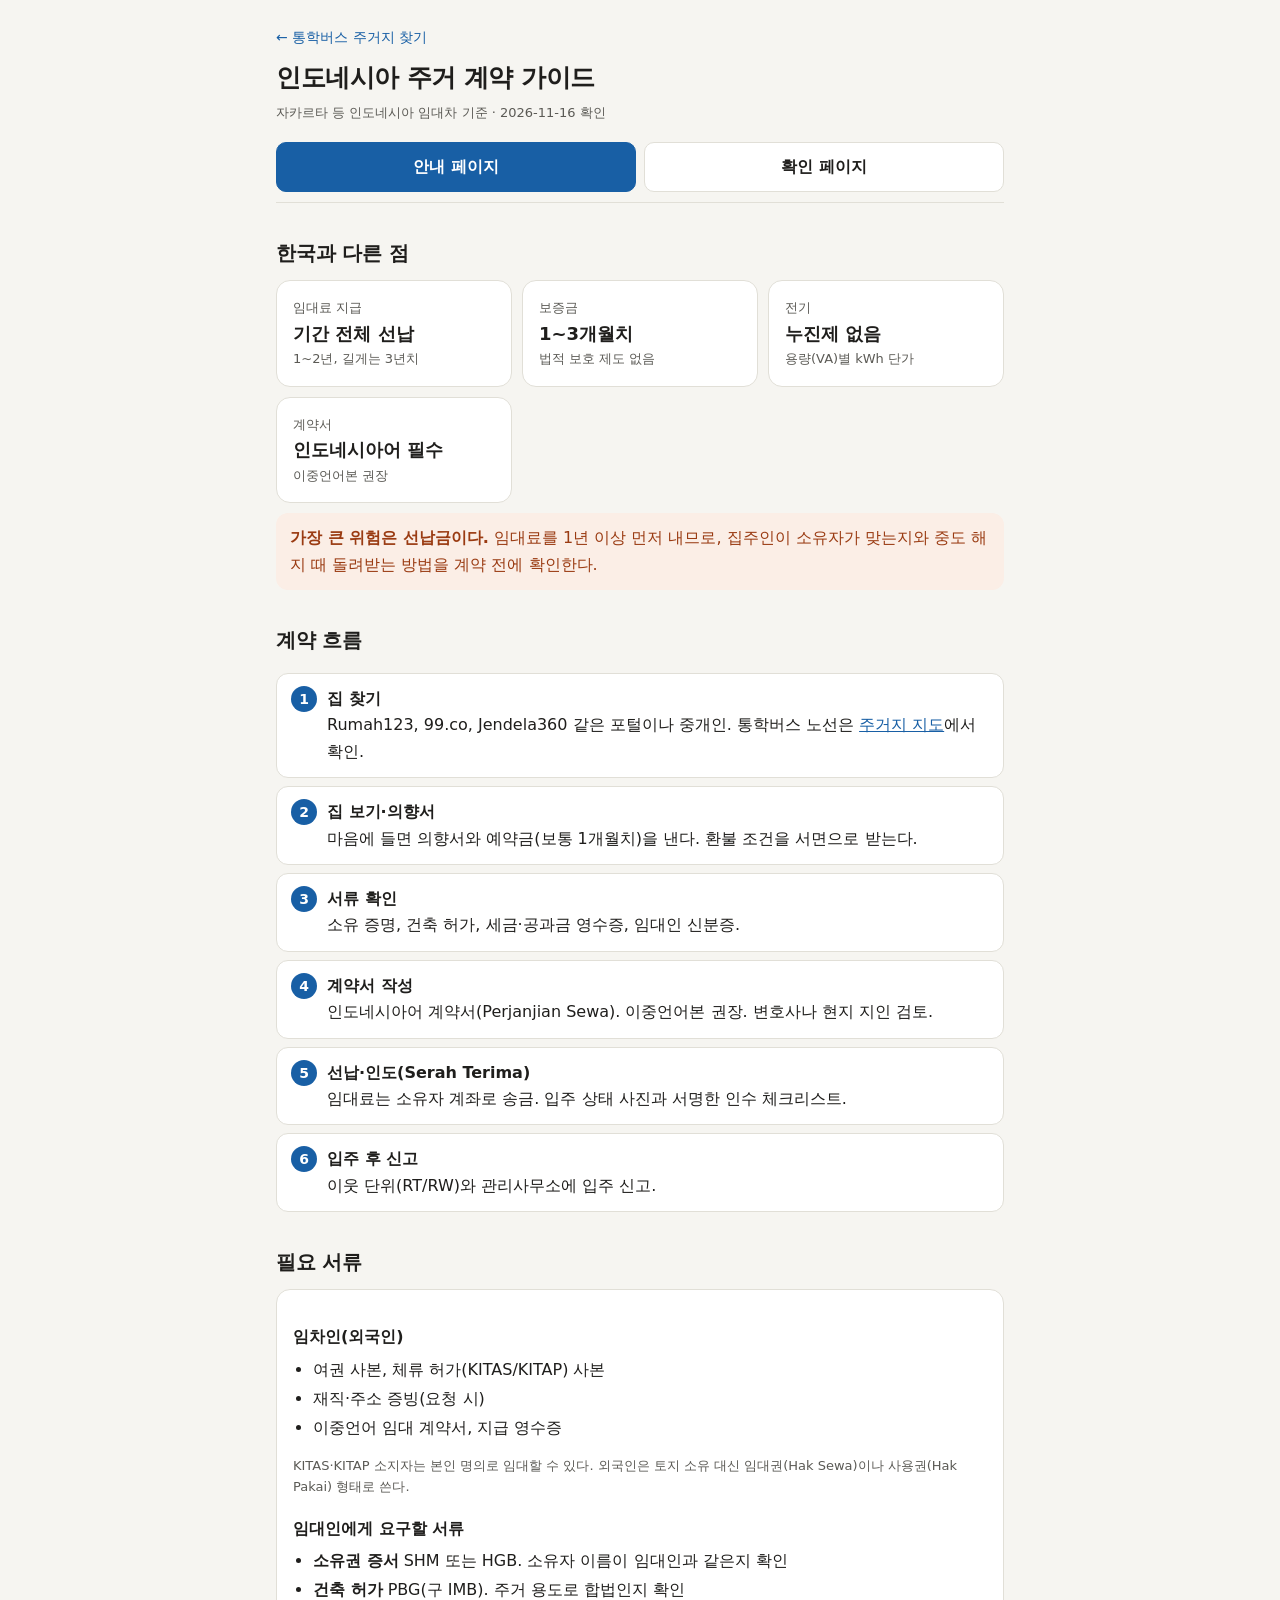
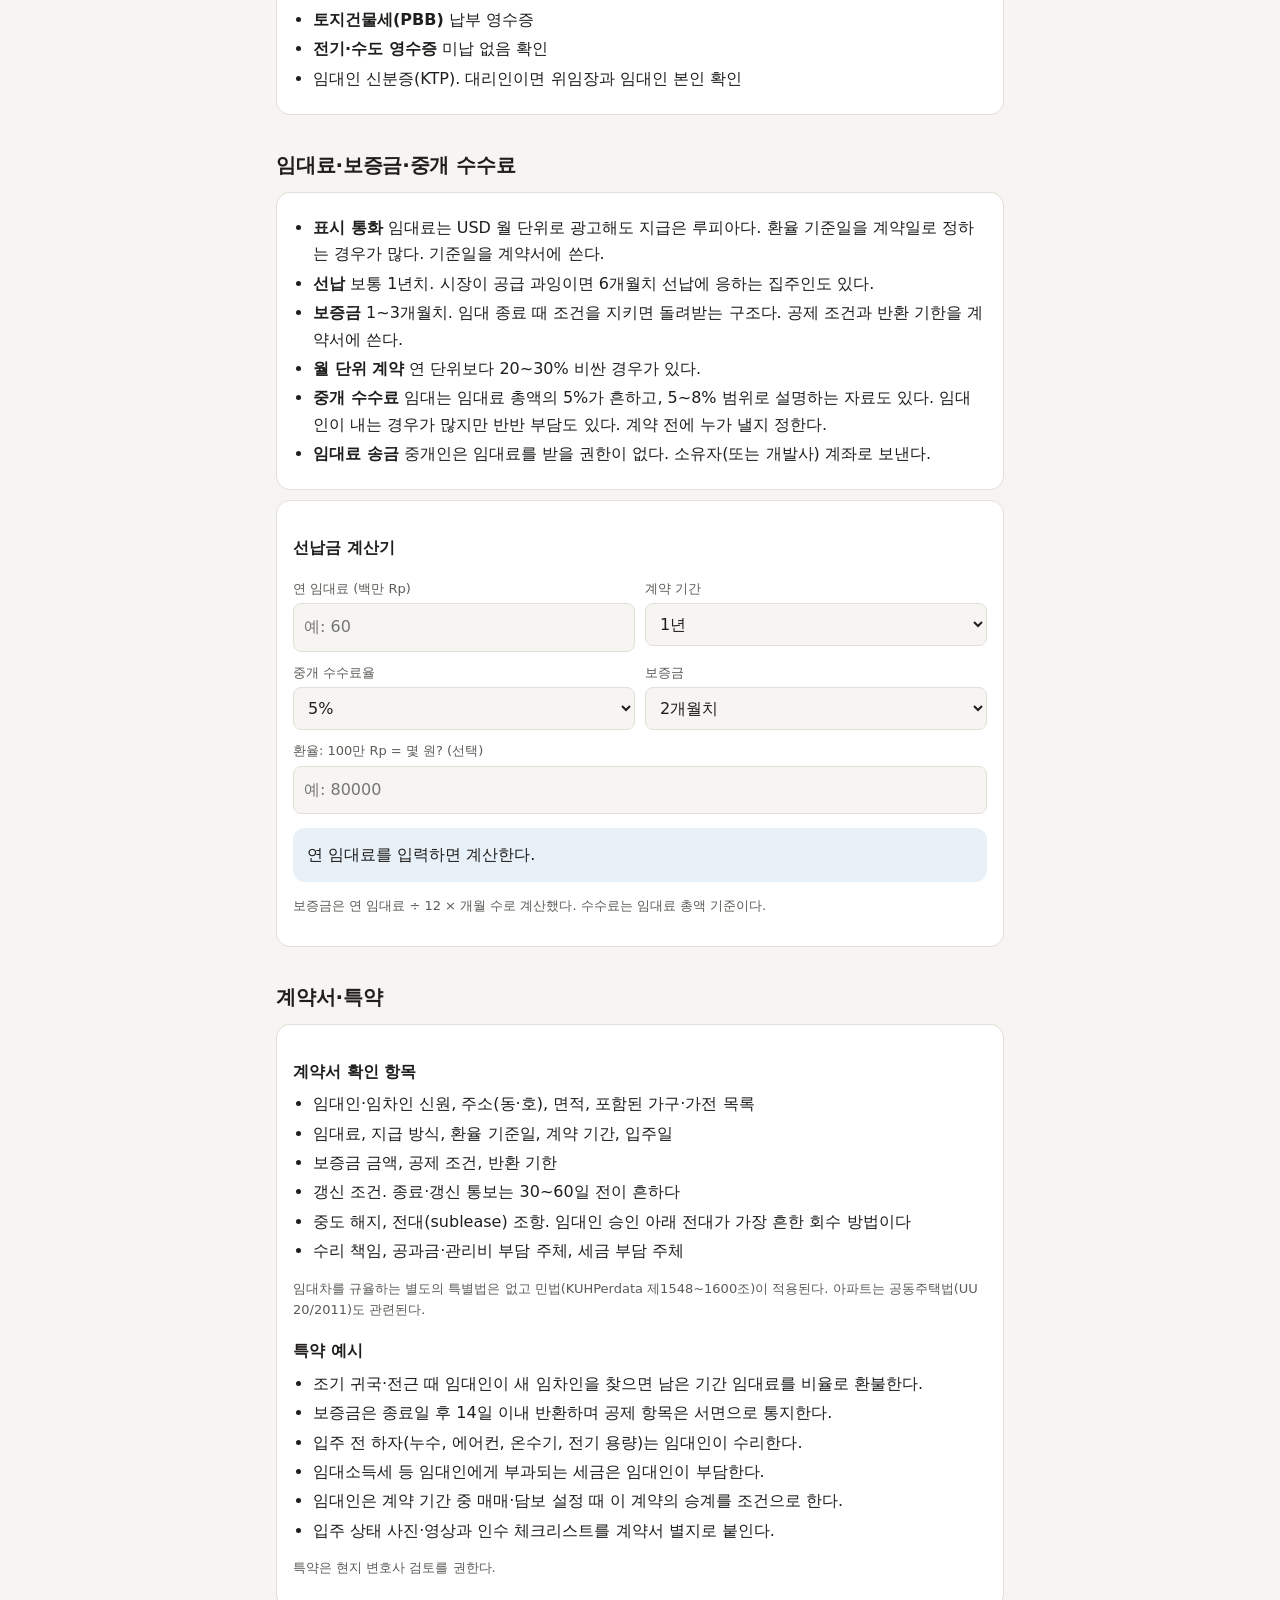
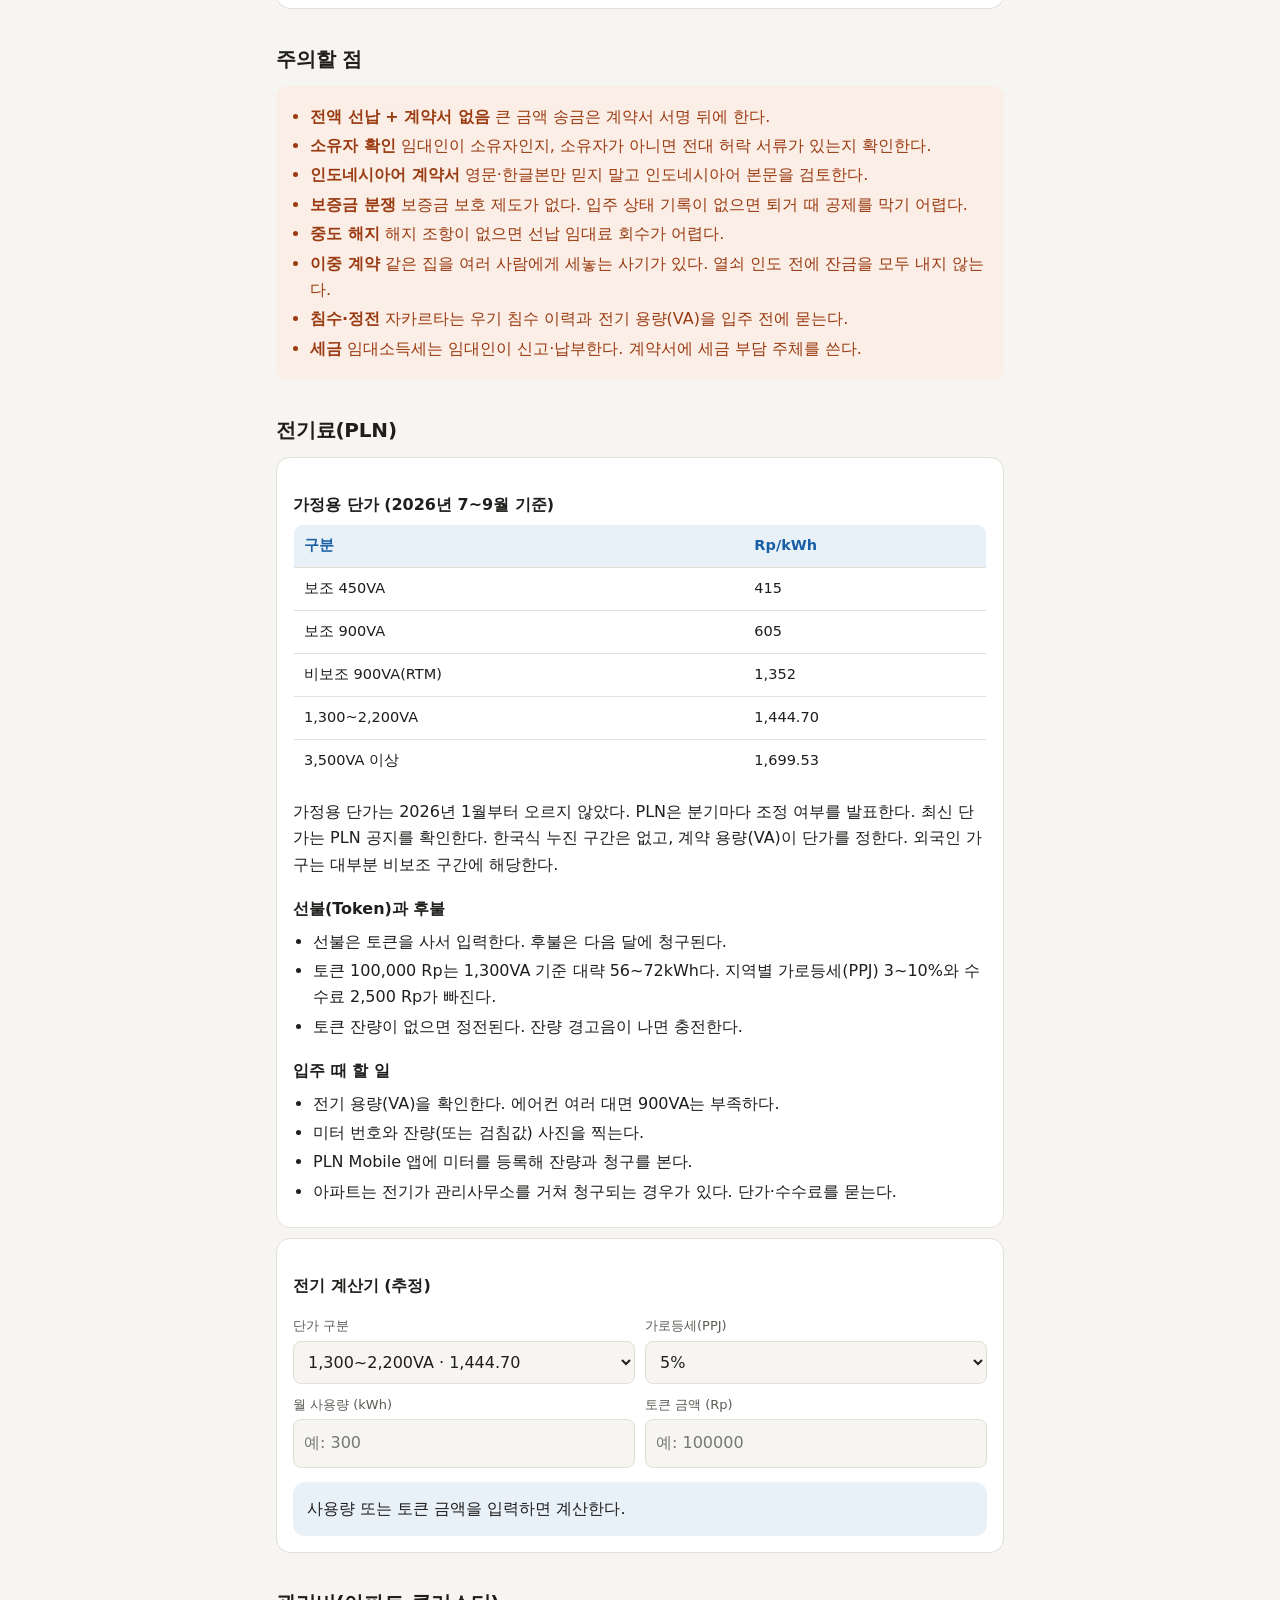
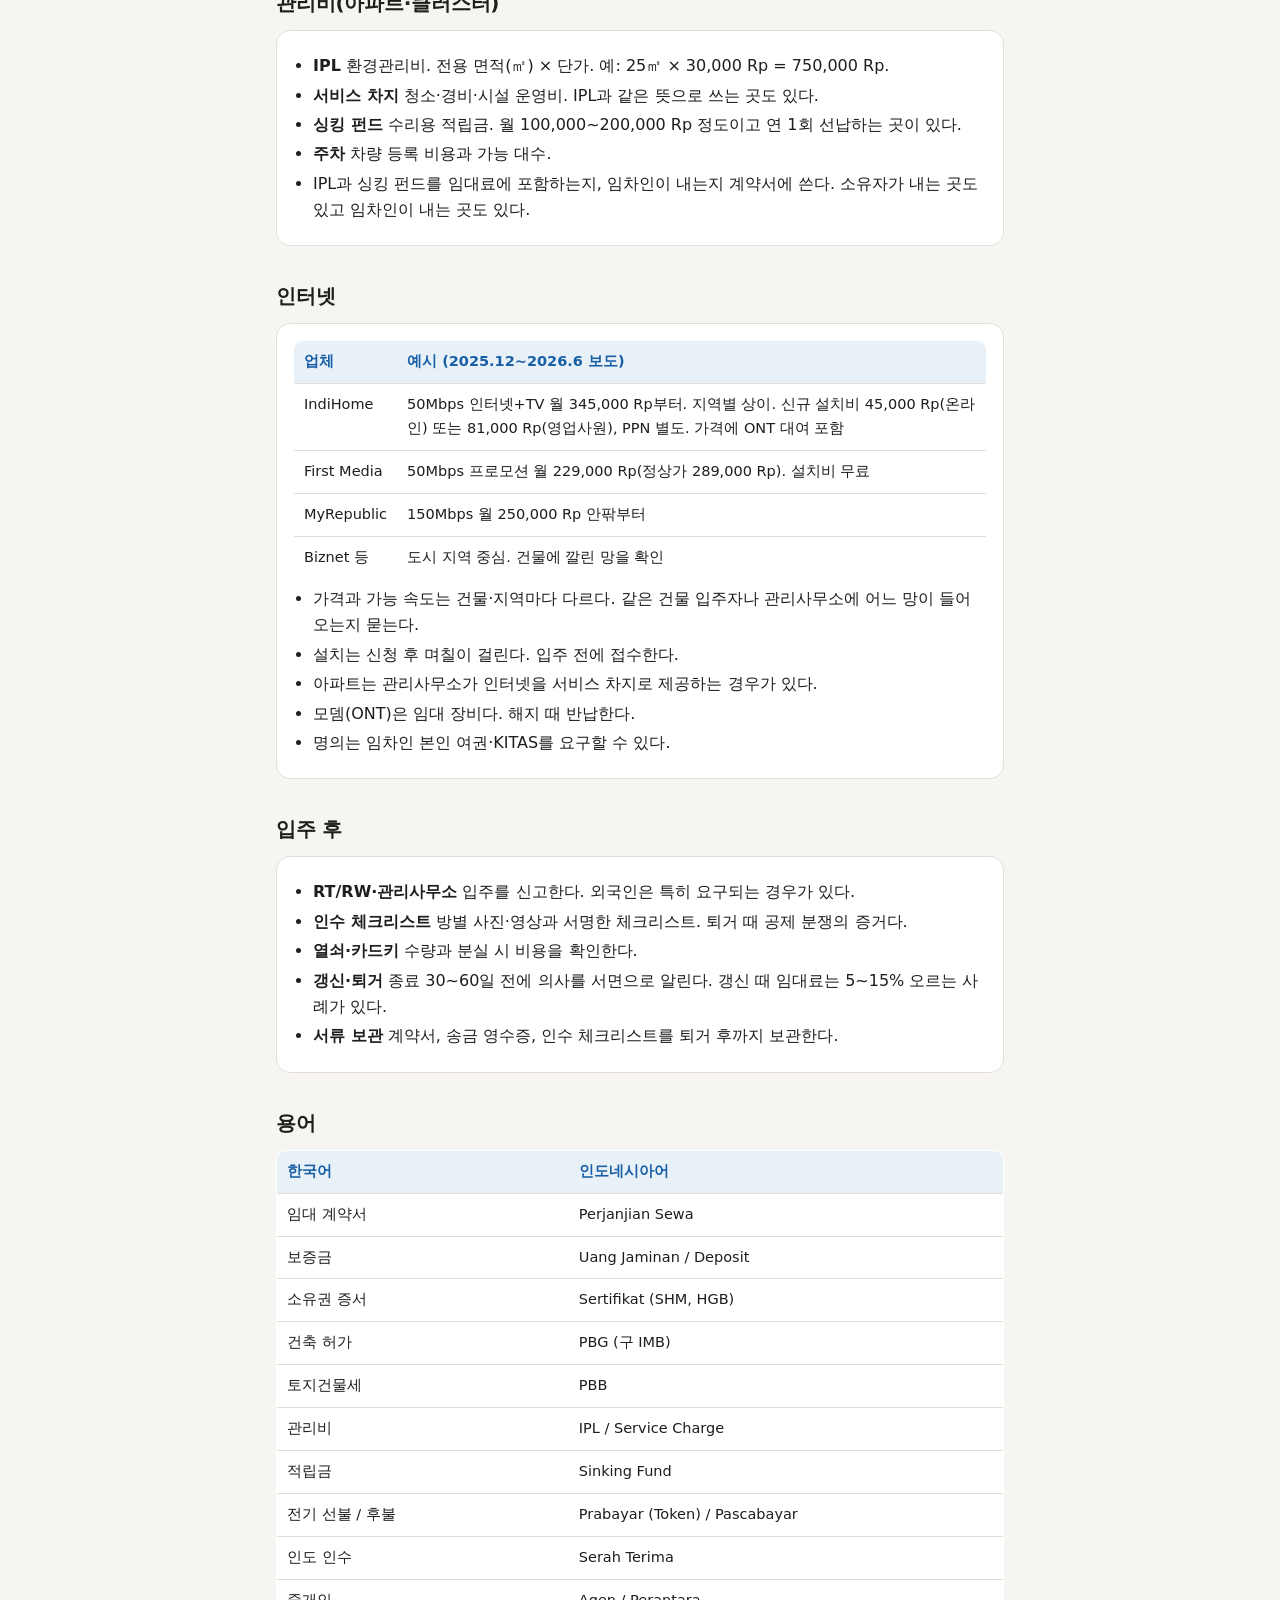
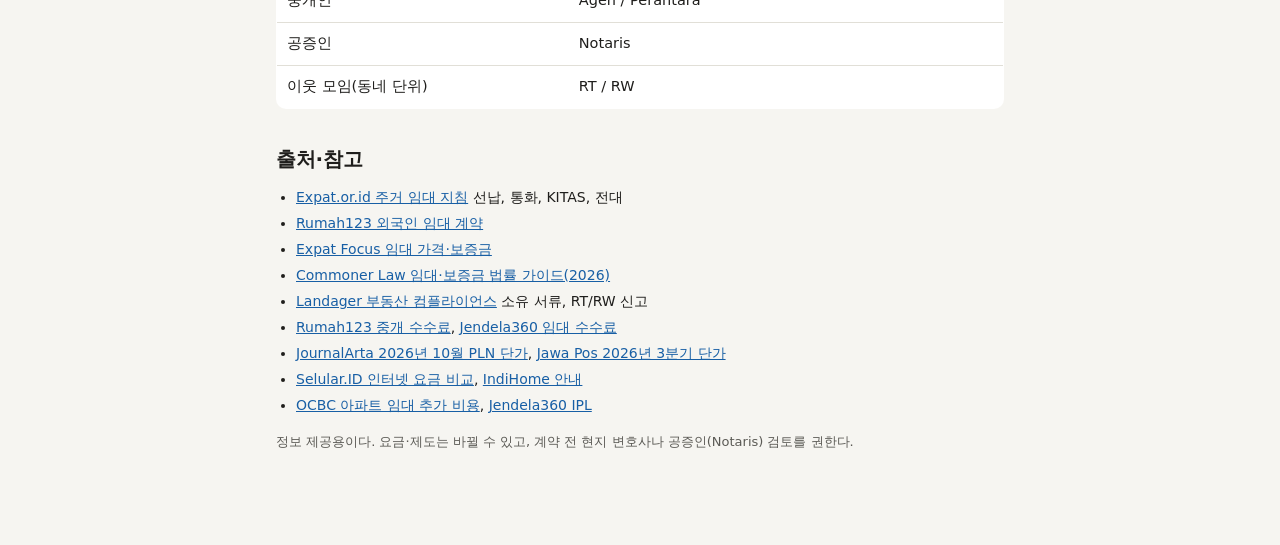
==== housing-guide/index.html @ bcfba1a8 "Add Indonesia housing contract guide and checklist Co-Authored-By: Claude Sonnet 5.5 <noreply@anthro" ====
<!DOCTYPE html>
<html lang="ko">
<head>
<meta charset="utf-8">
<meta name="viewport" content="width=device-width, initial-scale=1">
<title>인도네시아 주거 계약 가이드 · 확인 체크리스트</title>
<style>
:root{--bg:#f6f5f1;--card:#fff;--ink:#1f1e1c;--sub:#5b5a55;--line:#e1dfd7;--accent:#185FA5;--accent-bg:#e8f0f8;--warn:#9a3b12;--warn-bg:#fbeee6;}
@media(prefers-color-scheme:dark){:root{--bg:#161614;--card:#1f1f1c;--ink:#efeee9;--sub:#a5a39b;--line:#33332f;--accent:#7fb4e6;--accent-bg:#1a2633;--warn:#f0a982;--warn-bg:#2d2019;}}
*{box-sizing:border-box}
body{margin:0;background:var(--bg);color:var(--ink);font-family:"Pretendard","Apple SD Gothic Neo","Noto Sans KR","Malgun Gothic",system-ui,sans-serif;line-height:1.65;font-size:16px}
.wrap{max-width:760px;margin:0 auto;padding:0 16px 80px}
header{padding:24px 0 8px}
h1{font-size:25px;margin:0 0 4px;letter-spacing:-.02em}
.date{color:var(--sub);font-size:13px}
.back{display:inline-block;margin-bottom:8px;color:var(--accent);font-size:14px;text-decoration:none}
nav{position:sticky;top:0;z-index:10;background:var(--bg);padding:10px 0;display:flex;gap:8px;border-bottom:1px solid var(--line)}
nav button{flex:1;padding:11px 8px;border:1px solid var(--line);background:var(--card);color:var(--ink);border-radius:10px;font:inherit;font-weight:600;cursor:pointer}
nav button[aria-selected=true]{background:var(--accent);color:#fff;border-color:var(--accent)}
@media(prefers-color-scheme:dark){nav button[aria-selected=true]{color:#0c1620}}
section.page{display:none}section.page.on{display:block}
h2{font-size:20px;margin:34px 0 10px;letter-spacing:-.01em}
h3{font-size:16px;margin:18px 0 6px}
.card{background:var(--card);border:1px solid var(--line);border-radius:14px;padding:16px;margin:10px 0}
.grid{display:grid;grid-template-columns:repeat(auto-fit,minmax(200px,1fr));gap:10px}
.grid .card{margin:0}
.k{font-size:13px;color:var(--sub)}
.v{font-size:18px;font-weight:700}
ul{margin:6px 0;padding-left:20px}li{margin:3px 0}
table{width:100%;border-collapse:collapse;font-size:14.5px;background:var(--card);border:1px solid var(--line);border-radius:10px;overflow:hidden}
th,td{padding:9px 10px;border-bottom:1px solid var(--line);text-align:left;vertical-align:top}
th{background:var(--accent-bg);color:var(--accent);font-weight:700}
tr:last-child td{border-bottom:0}
.tw{overflow-x:auto}
.warn{background:var(--warn-bg);color:var(--warn);border-radius:12px;padding:12px 14px;margin:10px 0}
.steps{counter-reset:s;list-style:none;padding:0}
.steps li{counter-increment:s;background:var(--card);border:1px solid var(--line);border-radius:12px;padding:12px 14px 12px 50px;margin:8px 0;position:relative}
.steps li::before{content:counter(s);position:absolute;left:14px;top:12px;width:26px;height:26px;border-radius:50%;background:var(--accent);color:#fff;text-align:center;line-height:26px;font-weight:700;font-size:14px}
@media(prefers-color-scheme:dark){.steps li::before{color:#0c1620}}
label.f{display:block;font-size:13px;color:var(--sub);margin:10px 0 4px}
input[type=number],select{width:100%;padding:10px;border:1px solid var(--line);border-radius:8px;background:var(--bg);color:var(--ink);font:inherit}
.row{display:grid;grid-template-columns:1fr 1fr;gap:10px}
.res{margin-top:14px;padding:14px;border-radius:12px;background:var(--accent-bg)}
.res b{font-size:19px}
.src a{color:var(--accent)}
.src li{font-size:14px}
.prog{position:sticky;top:61px;background:var(--bg);padding:10px 0;z-index:5}
.bar{height:10px;background:var(--line);border-radius:6px;overflow:hidden}
.bar i{display:block;height:100%;width:0;background:var(--accent);transition:width .25s}
.ptxt{display:flex;justify-content:space-between;font-size:14px;margin-top:6px;color:var(--sub)}
.grp{margin-top:22px}
.grp h2{margin:0 0 8px;display:flex;justify-content:space-between;align-items:baseline}
.grp h2 small{font-size:13px;color:var(--sub);font-weight:400}
.item{display:flex;gap:12px;align-items:flex-start;background:var(--card);border:1px solid var(--line);border-radius:12px;padding:12px 14px;margin:7px 0;cursor:pointer}
.item input{width:22px;height:22px;flex:none;margin:2px 0 0;accent-color:var(--accent)}
.item .t{font-weight:600}
.item .d{font-size:14px;color:var(--sub)}
.item.done{opacity:.55}.item.done .t{text-decoration:line-through}
.reset{margin-top:24px;padding:10px 16px;border:1px solid var(--line);background:var(--card);color:var(--ink);border-radius:10px;font:inherit;cursor:pointer}
</style>
</head>
<body>
<div class="wrap">
<header>
<a class="back" href="../">← 통학버스 주거지 찾기</a>
<h1>인도네시아 주거 계약 가이드</h1>
<div class="date">자카르타 등 인도네시아 임대차 기준 · 2026-11-16 확인</div>
</header>
<nav role="tablist">
<button role="tab" aria-selected="true" data-p="guide">안내 페이지</button>
<button role="tab" aria-selected="false" data-p="check">확인 페이지</button>
</nav>

<!-- ============ 안내 ============ -->
<section class="page on" id="guide">

<h2>한국과 다른 점</h2>
<div class="grid">
<div class="card"><div class="k">임대료 지급</div><div class="v">기간 전체 선납</div><div class="k">1~2년, 길게는 3년치</div></div>
<div class="card"><div class="k">보증금</div><div class="v">1~3개월치</div><div class="k">법적 보호 제도 없음</div></div>
<div class="card"><div class="k">전기</div><div class="v">누진제 없음</div><div class="k">용량(VA)별 kWh 단가</div></div>
<div class="card"><div class="k">계약서</div><div class="v">인도네시아어 필수</div><div class="k">이중언어본 권장</div></div>
</div>

<div class="warn"><b>가장 큰 위험은 선납금이다.</b> 임대료를 1년 이상 먼저 내므로, 집주인이 소유자가 맞는지와 중도 해지 때 돌려받는 방법을 계약 전에 확인한다.</div>

<h2>계약 흐름</h2>
<ol class="steps">
<li><b>집 찾기</b><br>Rumah123, 99.co, Jendela360 같은 포털이나 중개인. 통학버스 노선은 <a href="../" style="color:var(--accent)">주거지 지도</a>에서 확인.</li>
<li><b>집 보기·의향서</b><br>마음에 들면 의향서와 예약금(보통 1개월치)을 낸다. 환불 조건을 서면으로 받는다.</li>
<li><b>서류 확인</b><br>소유 증명, 건축 허가, 세금·공과금 영수증, 임대인 신분증.</li>
<li><b>계약서 작성</b><br>인도네시아어 계약서(Perjanjian Sewa). 이중언어본 권장. 변호사나 현지 지인 검토.</li>
<li><b>선납·인도(Serah Terima)</b><br>임대료는 소유자 계좌로 송금. 입주 상태 사진과 서명한 인수 체크리스트.</li>
<li><b>입주 후 신고</b><br>이웃 단위(RT/RW)와 관리사무소에 입주 신고.</li>
</ol>

<h2>필요 서류</h2>
<div class="card">
<h3>임차인(외국인)</h3>
<ul>
<li>여권 사본, 체류 허가(KITAS/KITAP) 사본</li>
<li>재직·주소 증빙(요청 시)</li>
<li>이중언어 임대 계약서, 지급 영수증</li>
</ul>
<p class="k">KITAS·KITAP 소지자는 본인 명의로 임대할 수 있다. 외국인은 토지 소유 대신 임대권(Hak Sewa)이나 사용권(Hak Pakai) 형태로 쓴다.</p>
<h3>임대인에게 요구할 서류</h3>
<ul>
<li><b>소유권 증서</b> SHM 또는 HGB. 소유자 이름이 임대인과 같은지 확인</li>
<li><b>건축 허가</b> PBG(구 IMB). 주거 용도로 합법인지 확인</li>
<li><b>토지건물세(PBB)</b> 납부 영수증</li>
<li><b>전기·수도 영수증</b> 미납 없음 확인</li>
<li>임대인 신분증(KTP). 대리인이면 위임장과 임대인 본인 확인</li>
</ul>
</div>

<h2>임대료·보증금·중개 수수료</h2>
<div class="card"><ul>
<li><b>표시 통화</b> 임대료는 USD 월 단위로 광고해도 지급은 루피아다. 환율 기준일을 계약일로 정하는 경우가 많다. 기준일을 계약서에 쓴다.</li>
<li><b>선납</b> 보통 1년치. 시장이 공급 과잉이면 6개월치 선납에 응하는 집주인도 있다.</li>
<li><b>보증금</b> 1~3개월치. 임대 종료 때 조건을 지키면 돌려받는 구조다. 공제 조건과 반환 기한을 계약서에 쓴다.</li>
<li><b>월 단위 계약</b> 연 단위보다 20~30% 비싼 경우가 있다.</li>
<li><b>중개 수수료</b> 임대는 임대료 총액의 5%가 흔하고, 5~8% 범위로 설명하는 자료도 있다. 임대인이 내는 경우가 많지만 반반 부담도 있다. 계약 전에 누가 낼지 정한다.</li>
<li><b>임대료 송금</b> 중개인은 임대료를 받을 권한이 없다. 소유자(또는 개발사) 계좌로 보낸다.</li>
</ul></div>

<div class="card">
<h3>선납금 계산기</h3>
<div class="row">
<div><label class="f" for="r-rent">연 임대료 (백만 Rp)</label><input id="r-rent" type="number" inputmode="decimal" min="0" placeholder="예: 60"></div>
<div><label class="f" for="r-years">계약 기간</label><select id="r-years"><option value="1">1년</option><option value="2">2년</option><option value="3">3년</option></select></div>
</div>
<div class="row">
<div><label class="f" for="r-comm">중개 수수료율</label><select id="r-comm"><option value="0">0% (직접 계약)</option><option value="5" selected>5%</option><option value="8">8%</option></select></div>
<div><label class="f" for="r-dep">보증금</label><select id="r-dep"><option value="1">1개월치</option><option value="2" selected>2개월치</option><option value="3">3개월치</option></select></div>
</div>
<label class="f" for="r-fx">환율: 100만 Rp = 몇 원? (선택)</label>
<input id="r-fx" type="number" inputmode="decimal" min="0" placeholder="예: 80000">
<div class="res" id="r-res">연 임대료를 입력하면 계산한다.</div>
<p class="k">보증금은 연 임대료 ÷ 12 × 개월 수로 계산했다. 수수료는 임대료 총액 기준이다.</p>
</div>

<h2>계약서·특약</h2>
<div class="card">
<h3>계약서 확인 항목</h3>
<ul>
<li>임대인·임차인 신원, 주소(동·호), 면적, 포함된 가구·가전 목록</li>
<li>임대료, 지급 방식, 환율 기준일, 계약 기간, 입주일</li>
<li>보증금 금액, 공제 조건, 반환 기한</li>
<li>갱신 조건. 종료·갱신 통보는 30~60일 전이 흔하다</li>
<li>중도 해지, 전대(sublease) 조항. 임대인 승인 아래 전대가 가장 흔한 회수 방법이다</li>
<li>수리 책임, 공과금·관리비 부담 주체, 세금 부담 주체</li>
</ul>
<p class="k">임대차를 규율하는 별도의 특별법은 없고 민법(KUHPerdata 제1548~1600조)이 적용된다. 아파트는 공동주택법(UU 20/2011)도 관련된다.</p>
<h3>특약 예시</h3>
<ul>
<li>조기 귀국·전근 때 임대인이 새 임차인을 찾으면 남은 기간 임대료를 비율로 환불한다.</li>
<li>보증금은 종료일 후 14일 이내 반환하며 공제 항목은 서면으로 통지한다.</li>
<li>입주 전 하자(누수, 에어컨, 온수기, 전기 용량)는 임대인이 수리한다.</li>
<li>임대소득세 등 임대인에게 부과되는 세금은 임대인이 부담한다.</li>
<li>임대인은 계약 기간 중 매매·담보 설정 때 이 계약의 승계를 조건으로 한다.</li>
<li>입주 상태 사진·영상과 인수 체크리스트를 계약서 별지로 붙인다.</li>
</ul>
<p class="k">특약은 현지 변호사 검토를 권한다.</p>
</div>

<h2>주의할 점</h2>
<div class="warn"><ul>
<li><b>전액 선납 + 계약서 없음</b> 큰 금액 송금은 계약서 서명 뒤에 한다.</li>
<li><b>소유자 확인</b> 임대인이 소유자인지, 소유자가 아니면 전대 허락 서류가 있는지 확인한다.</li>
<li><b>인도네시아어 계약서</b> 영문·한글본만 믿지 말고 인도네시아어 본문을 검토한다.</li>
<li><b>보증금 분쟁</b> 보증금 보호 제도가 없다. 입주 상태 기록이 없으면 퇴거 때 공제를 막기 어렵다.</li>
<li><b>중도 해지</b> 해지 조항이 없으면 선납 임대료 회수가 어렵다.</li>
<li><b>이중 계약</b> 같은 집을 여러 사람에게 세놓는 사기가 있다. 열쇠 인도 전에 잔금을 모두 내지 않는다.</li>
<li><b>침수·정전</b> 자카르타는 우기 침수 이력과 전기 용량(VA)을 입주 전에 묻는다.</li>
<li><b>세금</b> 임대소득세는 임대인이 신고·납부한다. 계약서에 세금 부담 주체를 쓴다.</li>
</ul></div>

<h2>전기료(PLN)</h2>
<div class="card">
<h3>가정용 단가 (2026년 7~9월 기준)</h3>
<div class="tw"><table>
<tr><th>구분</th><th>Rp/kWh</th></tr>
<tr><td>보조 450VA</td><td>415</td></tr>
<tr><td>보조 900VA</td><td>605</td></tr>
<tr><td>비보조 900VA(RTM)</td><td>1,352</td></tr>
<tr><td>1,300~2,200VA</td><td>1,444.70</td></tr>
<tr><td>3,500VA 이상</td><td>1,699.53</td></tr>
</table></div>
<p>가정용 단가는 2026년 1월부터 오르지 않았다. PLN은 분기마다 조정 여부를 발표한다. 최신 단가는 PLN 공지를 확인한다. 한국식 누진 구간은 없고, 계약 용량(VA)이 단가를 정한다. 외국인 가구는 대부분 비보조 구간에 해당한다.</p>
<h3>선불(Token)과 후불</h3>
<ul>
<li>선불은 토큰을 사서 입력한다. 후불은 다음 달에 청구된다.</li>
<li>토큰 100,000 Rp는 1,300VA 기준 대략 56~72kWh다. 지역별 가로등세(PPJ) 3~10%와 수수료 2,500 Rp가 빠진다.</li>
<li>토큰 잔량이 없으면 정전된다. 잔량 경고음이 나면 충전한다.</li>
</ul>
<h3>입주 때 할 일</h3>
<ul>
<li>전기 용량(VA)을 확인한다. 에어컨 여러 대면 900VA는 부족하다.</li>
<li>미터 번호와 잔량(또는 검침값) 사진을 찍는다.</li>
<li>PLN Mobile 앱에 미터를 등록해 잔량과 청구를 본다.</li>
<li>아파트는 전기가 관리사무소를 거쳐 청구되는 경우가 있다. 단가·수수료를 묻는다.</li>
</ul>
</div>

<div class="card">
<h3>전기 계산기 (추정)</h3>
<div class="row">
<div><label class="f" for="e-tar">단가 구분</label><select id="e-tar"><option value="1352">900VA 비보조 · 1,352</option><option value="1444.7" selected>1,300~2,200VA · 1,444.70</option><option value="1699.53">3,500VA 이상 · 1,699.53</option></select></div>
<div><label class="f" for="e-ppj">가로등세(PPJ)</label><select id="e-ppj"><option value="0.03">3%</option><option value="0.05" selected>5%</option><option value="0.10">10%</option></select></div>
</div>
<div class="row">
<div><label class="f" for="e-kwh">월 사용량 (kWh)</label><input id="e-kwh" type="number" inputmode="decimal" min="0" placeholder="예: 300"></div>
<div><label class="f" for="e-tok">토큰 금액 (Rp)</label><input id="e-tok" type="number" inputmode="decimal" min="0" placeholder="예: 100000"></div>
</div>
<div class="res" id="e-res">사용량 또는 토큰 금액을 입력하면 계산한다.</div>
</div>

<h2>관리비(아파트·클러스터)</h2>
<div class="card"><ul>
<li><b>IPL</b> 환경관리비. 전용 면적(㎡) × 단가. 예: 25㎡ × 30,000 Rp = 750,000 Rp.</li>
<li><b>서비스 차지</b> 청소·경비·시설 운영비. IPL과 같은 뜻으로 쓰는 곳도 있다.</li>
<li><b>싱킹 펀드</b> 수리용 적립금. 월 100,000~200,000 Rp 정도이고 연 1회 선납하는 곳이 있다.</li>
<li><b>주차</b> 차량 등록 비용과 가능 대수.</li>
<li>IPL과 싱킹 펀드를 임대료에 포함하는지, 임차인이 내는지 계약서에 쓴다. 소유자가 내는 곳도 있고 임차인이 내는 곳도 있다.</li>
</ul></div>

<h2>인터넷</h2>
<div class="card">
<div class="tw"><table>
<tr><th>업체</th><th>예시 (2025.12~2026.6 보도)</th></tr>
<tr><td>IndiHome</td><td>50Mbps 인터넷+TV 월 345,000 Rp부터. 지역별 상이. 신규 설치비 45,000 Rp(온라인) 또는 81,000 Rp(영업사원), PPN 별도. 가격에 ONT 대여 포함</td></tr>
<tr><td>First Media</td><td>50Mbps 프로모션 월 229,000 Rp(정상가 289,000 Rp). 설치비 무료</td></tr>
<tr><td>MyRepublic</td><td>150Mbps 월 250,000 Rp 안팎부터</td></tr>
<tr><td>Biznet 등</td><td>도시 지역 중심. 건물에 깔린 망을 확인</td></tr>
</table></div>
<ul>
<li>가격과 가능 속도는 건물·지역마다 다르다. 같은 건물 입주자나 관리사무소에 어느 망이 들어오는지 묻는다.</li>
<li>설치는 신청 후 며칠이 걸린다. 입주 전에 접수한다.</li>
<li>아파트는 관리사무소가 인터넷을 서비스 차지로 제공하는 경우가 있다.</li>
<li>모뎀(ONT)은 임대 장비다. 해지 때 반납한다.</li>
<li>명의는 임차인 본인 여권·KITAS를 요구할 수 있다.</li>
</ul>
</div>

<h2>입주 후</h2>
<div class="card"><ul>
<li><b>RT/RW·관리사무소</b> 입주를 신고한다. 외국인은 특히 요구되는 경우가 있다.</li>
<li><b>인수 체크리스트</b> 방별 사진·영상과 서명한 체크리스트. 퇴거 때 공제 분쟁의 증거다.</li>
<li><b>열쇠·카드키</b> 수량과 분실 시 비용을 확인한다.</li>
<li><b>갱신·퇴거</b> 종료 30~60일 전에 의사를 서면으로 알린다. 갱신 때 임대료는 5~15% 오르는 사례가 있다.</li>
<li><b>서류 보관</b> 계약서, 송금 영수증, 인수 체크리스트를 퇴거 후까지 보관한다.</li>
</ul></div>

<h2>용어</h2>
<div class="tw"><table>
<tr><th>한국어</th><th>인도네시아어</th></tr>
<tr><td>임대 계약서</td><td>Perjanjian Sewa</td></tr>
<tr><td>보증금</td><td>Uang Jaminan / Deposit</td></tr>
<tr><td>소유권 증서</td><td>Sertifikat (SHM, HGB)</td></tr>
<tr><td>건축 허가</td><td>PBG (구 IMB)</td></tr>
<tr><td>토지건물세</td><td>PBB</td></tr>
<tr><td>관리비</td><td>IPL / Service Charge</td></tr>
<tr><td>적립금</td><td>Sinking Fund</td></tr>
<tr><td>전기 선불 / 후불</td><td>Prabayar (Token) / Pascabayar</td></tr>
<tr><td>인도 인수</td><td>Serah Terima</td></tr>
<tr><td>중개인</td><td>Agen / Perantara</td></tr>
<tr><td>공증인</td><td>Notaris</td></tr>
<tr><td>이웃 모임(동네 단위)</td><td>RT / RW</td></tr>
</table></div>

<h2 class="src">출처·참고</h2>
<ul class="src">
<li><a href="https://expat.or.id/info/residentialleasingguidelines.html" target="_blank" rel="noopener">Expat.or.id 주거 임대 지침</a> 선납, 통화, KITAS, 전대</li>
<li><a href="https://www.rumah123.com/en/property-guide/lease-agreements-in-indonesia-for-expatriates/" target="_blank" rel="noopener">Rumah123 외국인 임대 계약</a></li>
<li><a href="https://www.expatfocus.com/indonesia/guide/indonesia-property-rental-prices" target="_blank" rel="noopener">Expat Focus 임대 가격·보증금</a></li>
<li><a href="https://commoner-law.com/indonesia/housing-rights/sewa-menyewa-deposit" target="_blank" rel="noopener">Commoner Law 임대·보증금 법률 가이드(2026)</a></li>
<li><a href="https://landager.com/id/property-compliance/indonesia/national/overview" target="_blank" rel="noopener">Landager 부동산 컴플라이언스</a> 소유 서류, RT/RW 신고</li>
<li><a href="https://www.rumah123.com/explore/tanya-properti/agen-properti/" target="_blank" rel="noopener">Rumah123 중개 수수료</a>, <a href="https://jendela360.com/info/komisi-sewa-rumah/" target="_blank" rel="noopener">Jendela360 임대 수수료</a></li>
<li><a href="https://journalarta.com/news/2026/10/06/tarif-listrik-pln-terbaru-oktober-2026/?all=1" target="_blank" rel="noopener">JournalArta 2026년 10월 PLN 단가</a>, <a href="https://jawapos.com/energi/2608020133/daftar-tarif-listrik-pln-agustus-2026-tidak-ada-kenaikan-untuk-pelanggan-rumah-tangga" target="_blank" rel="noopener">Jawa Pos 2026년 3분기 단가</a></li>
<li><a href="https://selular.id/2025/12/perbandingan-tarif-internet-indihome-myrepublic-first-media-dan-biznet-home/" target="_blank" rel="noopener">Selular.ID 인터넷 요금 비교</a>, <a href="https://www.telkomsel.com/indihome/addon/indihomeinfo" target="_blank" rel="noopener">IndiHome 안내</a></li>
<li><a href="https://www.ocbc.id/id/article/2025/10/20/7-biaya-tak-terduga-saat-sewa-apartemen-jangan-kaget" target="_blank" rel="noopener">OCBC 아파트 임대 추가 비용</a>, <a href="https://jendela360.com/info/ipl-apartemen/" target="_blank" rel="noopener">Jendela360 IPL</a></li>
</ul>
<p class="k">정보 제공용이다. 요금·제도는 바뀔 수 있고, 계약 전 현지 변호사나 공증인(Notaris) 검토를 권한다.</p>
</section>

<!-- ============ 확인 ============ -->
<section class="page" id="check">
<div class="prog">
<div class="bar"><i id="pb"></i></div>
<div class="ptxt"><span id="pt">0 / 0</span><span id="pp">0%</span></div>
</div>
<div id="groups"></div>
<button class="reset" id="reset">체크 초기화</button>
<p class="k">체크 상태는 이 브라우저에만 저장된다.</p>
</section>
</div>

<script>
(function(){
var pages={guide:document.getElementById('guide'),check:document.getElementById('check')};
var tabs=document.querySelectorAll('nav button');
function show(p){
  if(!pages[p])p='guide';
  for(var k in pages)pages[k].classList.toggle('on',k===p);
  tabs.forEach(function(b){b.setAttribute('aria-selected',b.dataset.p===p?'true':'false')});
  try{history.replaceState(null,'','#'+p)}catch(e){}
  window.scrollTo(0,0);
}
tabs.forEach(function(b){b.addEventListener('click',function(){show(b.dataset.p)})});
function fromHash(){var h=(location.hash||'').replace('#','');show(h==='check'?'check':'guide')}
window.addEventListener('hashchange',fromHash);fromHash();

function $(i){return document.getElementById(i)}
function rp(n){return 'Rp '+Math.round(n).toLocaleString('en-US')}
function jt(n){return (n/1e6).toLocaleString('ko-KR',{maximumFractionDigits:2})+'백만 Rp'}

/* 선납금 계산기 */
function calcRent(){
  var out=$('r-res'),annual=parseFloat($('r-rent').value)||0;
  if(!annual){out.textContent='연 임대료를 입력하면 계산한다.';return}
  annual*=1e6;
  var yrs=+$('r-years').value,comm=+$('r-comm').value/100,dm=+$('r-dep').value;
  var total=annual*yrs,fee=total*comm,dep=annual/12*dm,sum=total+fee+dep;
  var fx=parseFloat($('r-fx').value)||0;
  function krw(n){return fx?' (약 '+Math.round(n/1e6*fx).toLocaleString('ko-KR')+'원)':''}
  out.innerHTML='임대료 총액 '+jt(total)+krw(total)+
    '<br>중개 수수료 '+jt(fee)+krw(fee)+
    '<br>보증금 '+jt(dep)+krw(dep)+
    '<br>입주 전 필요 금액 <b>'+jt(sum)+'</b>'+krw(sum)+
    '<br><span class="k">보증금은 종료 때 돌려받는 돈이다. 순비용 '+jt(total+fee)+krw(total+fee)+'</span>';
}
['r-rent','r-years','r-comm','r-dep','r-fx'].forEach(function(i){$(i).addEventListener('input',calcRent);$(i).addEventListener('change',calcRent)});

/* 전기 계산기 */
function calcElec(){
  var out=$('e-res'),t=+$('e-tar').value,p=+$('e-ppj').value;
  var kwh=parseFloat($('e-kwh').value)||0,tok=parseFloat($('e-tok').value)||0,h=[];
  if(!kwh&&!tok){out.textContent='사용량 또는 토큰 금액을 입력하면 계산한다.';return}
  if(kwh){h.push('월 '+kwh+'kWh 예상 전기료 약 <b>'+rp(kwh*t*(1+p))+'</b>')}
  if(tok){var net=Math.max(tok-2500,0);h.push('토큰 '+rp(tok)+' → 약 <b>'+(net/(1+p)/t).toFixed(1)+' kWh</b> (수수료 2,500 Rp 차감)')}
  out.innerHTML=h.join('<br>')+'<br><span class="k">추정치다. 실제 PPJ와 수수료는 지역·구매 채널에 따라 다르다.</span>';
}
['e-tar','e-ppj','e-kwh','e-tok'].forEach(function(i){$(i).addEventListener('input',calcElec);$(i).addEventListener('change',calcElec)});

/* 체크리스트 */
var DATA=[
 {t:'계약 전 · 집 보기와 서류',i:[
  ['중개인 확인','소속 회사, 연락처, 과거 거래. 임대료를 중개인이 받지 않는지 확인'],
  ['소유자 확인','소유권 증서(SHM/HGB) 사본의 이름과 임대인 신분증 대조'],
  ['건축 허가(PBG/IMB) 확인','주거 용도로 합법인지'],
  ['토지건물세(PBB) 영수증','최근 연도 납부 확인'],
  ['전기·수도 영수증','미납 없음. 전기 용량(VA) 확인'],
  ['대리인이면 위임장','임대인과 직접 통화로 확인'],
  ['외국인 서류 준비','여권, KITAS/KITAP 사본'],
  ['하자 점검 후 사진','누수, 곰팡이, 온수기, 에어컨, 수압, 배수, 창문, 방충'],
  ['침수·정전 이력 질문','이웃이나 관리사무소에 우기 상황 확인'],
  ['포함 가구·가전 목록','목록과 상태 사진'],
  ['통학·생활 동선 확인','통학버스 노선, 학교까지 시간, 마트·병원'],
  ['인터넷 망 확인','건물에 들어온 업체, 설치 가능 속도']
 ]},
 {t:'계약 당일',i:[
  ['인도네시아어 계약서 확인','이중언어본이면 불일치 시 우선 언어 확인'],
  ['임대료·환율 기준일','USD 표기면 환율 기준일을 계약서에 명시'],
  ['선납 범위와 일정','기간 전체인지, 분할인지'],
  ['보증금 조건','금액, 공제 조건, 반환 기한'],
  ['중도 해지·전대 조항','조기 귀국 시 환불 또는 전대 승인'],
  ['갱신 조건','통보 시점(30~60일), 인상률'],
  ['비용 부담 주체','IPL, 싱킹 펀드, 주차, 수리, 세금'],
  ['중개 수수료 합의','누가 내는지, 금액, 영수증'],
  ['임대료는 소유자 계좌로','중개인 개인 계좌 금지. 송금 내역 보관'],
  ['계약서 원본과 영수증','서명·날인 확인, 사본 보관']
 ]},
 {t:'입주 · 인도(Serah Terima)',i:[
  ['인수 체크리스트 서명','방별 상태, 가구·가전, 열쇠 수량'],
  ['사진·영상 기록','하자, 벽·바닥, 가전. 날짜 포함'],
  ['미터 사진','전기(토큰 잔량), 수도, 가스'],
  ['열쇠·카드키 수령','비밀번호 변경'],
  ['RT/RW 신고','동네 단위 입주 신고'],
  ['관리사무소 입주 신고','차량 등록, 출입 카드, 이용 규칙'],
  ['임대인 연락처와 수리 연락망','긴급 수리 담당자']
 ]},
 {t:'입주 후 · 전기·수도·인터넷',i:[
  ['PLN Mobile 앱 등록','미터 번호 등록, 잔량·청구 확인'],
  ['토큰 충전 방식 확인','충전 채널, 수수료, 잔량 경고'],
  ['수도 공급 방식','수도회사 또는 지하수, 요금 정산 방법'],
  ['가스 공급 방식','LPG 통 또는 배관'],
  ['인터넷 신청','업체 비교, 설치비, 약정, 모뎀 대여'],
  ['IPL·싱킹 펀드 청구 확인','첫 청구서 금액이 계약과 같은지'],
  ['쓰레기·분리수거 규칙','관리사무소 안내']
 ]},
 {t:'퇴거 · 종료',i:[
  ['종료·갱신 의사 통보','30~60일 전, 서면'],
  ['갱신이면 인상률 협상','5~15% 사례. 계약서에 명시'],
  ['퇴거 전 상태 점검','입주 사진과 비교해 수리 항목 정리'],
  ['공과금·관리비 정산','전기, 수도, IPL, 인터넷 해지·모뎀 반납'],
  ['열쇠 반납과 인도 서명',''],
  ['보증금 반환 확인','반환 기한과 공제 항목 서면 확인']
 ]}
];
var KEY='id-housing-check-v1',state={};
try{state=JSON.parse(localStorage.getItem(KEY)||'{}')||{}}catch(e){state={}}
function save(){try{localStorage.setItem(KEY,JSON.stringify(state))}catch(e){}}
var root=$('groups'),total=0;
DATA.forEach(function(g,gi){
  var box=document.createElement('div');box.className='grp';
  var h=document.createElement('h2');h.innerHTML='<span></span><small></small>';h.querySelector('span').textContent=g.t;box.appendChild(h);
  g.i.forEach(function(it,ii){
    total++;var id=gi+'-'+ii;
    var l=document.createElement('label');l.className='item';
    var cb=document.createElement('input');cb.type='checkbox';cb.checked=!!state[id];
    var d=document.createElement('div');
    d.innerHTML='<div class="t"></div>'+(it[1]?'<div class="d"></div>':'');
    d.querySelector('.t').textContent=it[0];
    if(it[1])d.querySelector('.d').textContent=it[1];
    l.appendChild(cb);l.appendChild(d);box.appendChild(l);
    l.classList.toggle('done',cb.checked);
    cb.addEventListener('change',function(){
      if(cb.checked)state[id]=1;else delete state[id];
      l.classList.toggle('done',cb.checked);save();update();
    });
  });
  root.appendChild(box);
});
function update(){
  var done=0;
  document.querySelectorAll('.grp').forEach(function(box){
    var all=box.querySelectorAll('input'),n=0;
    all.forEach(function(c){if(c.checked)n++});
    done+=n;box.querySelector('small').textContent=n+' / '+all.length;
  });
  var p=total?Math.round(done/total*100):0;
  $('pb').style.width=p+'%';$('pt').textContent=done+' / '+total;$('pp').textContent=p+'%';
}
$('reset').addEventListener('click',function(){
  state={};save();
  document.querySelectorAll('.item').forEach(function(l){l.classList.remove('done');l.querySelector('input').checked=false});
  update();
});
update();
})();
</script>
</body>
</html>
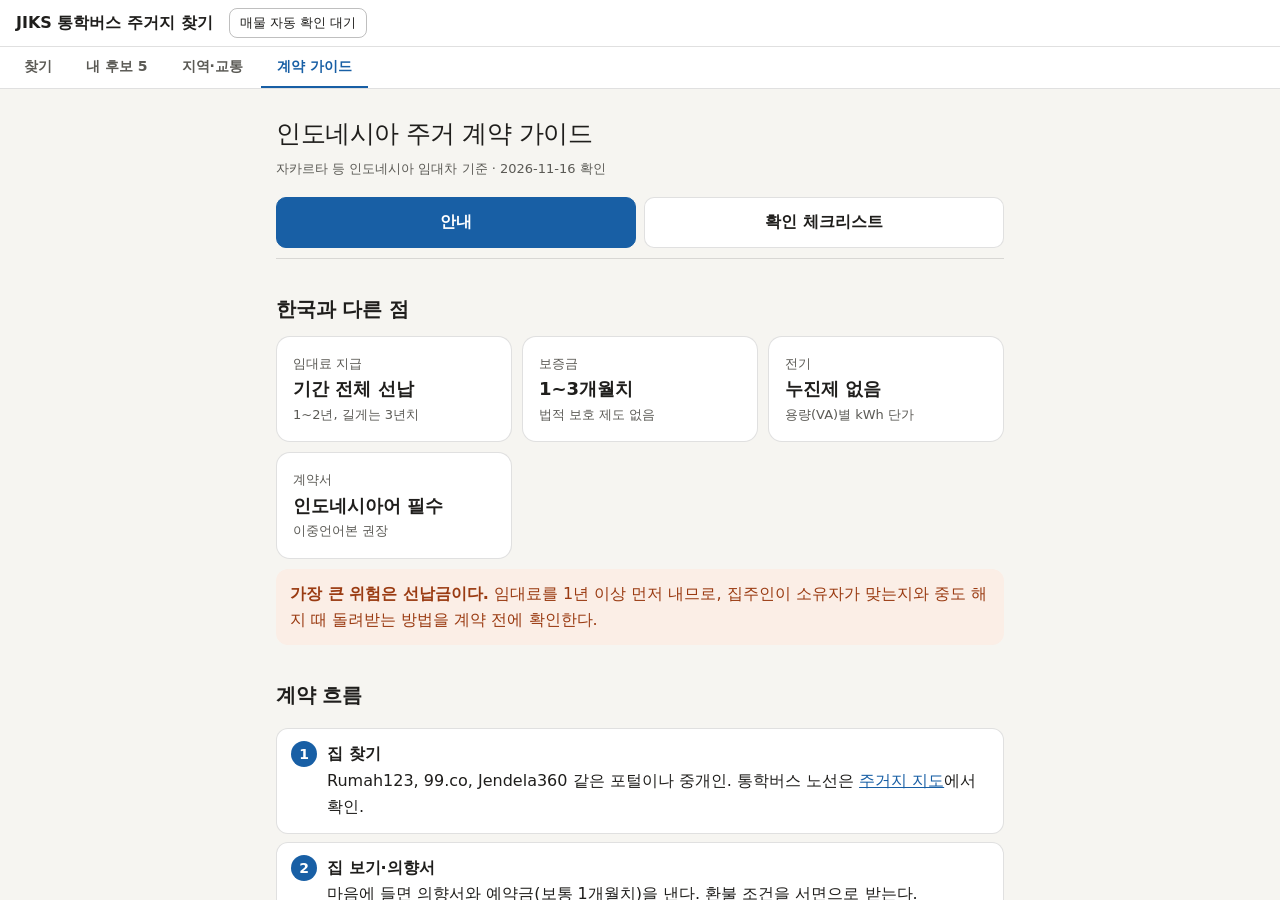
==== commit 687035d8: "Reorganize site structure: one app with hash routes, guide merged in - Routes: #/find, #/mine, #/are" ====
--- a/housing-guide/index.html
+++ b/housing-guide/index.html
@@ -2,442 +2,10 @@
 <html lang="ko">
 <head>
 <meta charset="utf-8">
-<meta name="viewport" content="width=device-width, initial-scale=1">
-<title>인도네시아 주거 계약 가이드 · 확인 체크리스트</title>
-<style>
-:root{--bg:#f6f5f1;--card:#fff;--ink:#1f1e1c;--sub:#5b5a55;--line:#e1dfd7;--accent:#185FA5;--accent-bg:#e8f0f8;--warn:#9a3b12;--warn-bg:#fbeee6;}
-@media(prefers-color-scheme:dark){:root{--bg:#161614;--card:#1f1f1c;--ink:#efeee9;--sub:#a5a39b;--line:#33332f;--accent:#7fb4e6;--accent-bg:#1a2633;--warn:#f0a982;--warn-bg:#2d2019;}}
-*{box-sizing:border-box}
-body{margin:0;background:var(--bg);color:var(--ink);font-family:"Pretendard","Apple SD Gothic Neo","Noto Sans KR","Malgun Gothic",system-ui,sans-serif;line-height:1.65;font-size:16px}
-.wrap{max-width:760px;margin:0 auto;padding:0 16px 80px}
-header{padding:24px 0 8px}
-h1{font-size:25px;margin:0 0 4px;letter-spacing:-.02em}
-.date{color:var(--sub);font-size:13px}
-.back{display:inline-block;margin-bottom:8px;color:var(--accent);font-size:14px;text-decoration:none}
-nav{position:sticky;top:0;z-index:10;background:var(--bg);padding:10px 0;display:flex;gap:8px;border-bottom:1px solid var(--line)}
-nav button{flex:1;padding:11px 8px;border:1px solid var(--line);background:var(--card);color:var(--ink);border-radius:10px;font:inherit;font-weight:600;cursor:pointer}
-nav button[aria-selected=true]{background:var(--accent);color:#fff;border-color:var(--accent)}
-@media(prefers-color-scheme:dark){nav button[aria-selected=true]{color:#0c1620}}
-section.page{display:none}section.page.on{display:block}
-h2{font-size:20px;margin:34px 0 10px;letter-spacing:-.01em}
-h3{font-size:16px;margin:18px 0 6px}
-.card{background:var(--card);border:1px solid var(--line);border-radius:14px;padding:16px;margin:10px 0}
-.grid{display:grid;grid-template-columns:repeat(auto-fit,minmax(200px,1fr));gap:10px}
-.grid .card{margin:0}
-.k{font-size:13px;color:var(--sub)}
-.v{font-size:18px;font-weight:700}
-ul{margin:6px 0;padding-left:20px}li{margin:3px 0}
-table{width:100%;border-collapse:collapse;font-size:14.5px;background:var(--card);border:1px solid var(--line);border-radius:10px;overflow:hidden}
-th,td{padding:9px 10px;border-bottom:1px solid var(--line);text-align:left;vertical-align:top}
-th{background:var(--accent-bg);color:var(--accent);font-weight:700}
-tr:last-child td{border-bottom:0}
-.tw{overflow-x:auto}
-.warn{background:var(--warn-bg);color:var(--warn);border-radius:12px;padding:12px 14px;margin:10px 0}
-.steps{counter-reset:s;list-style:none;padding:0}
-.steps li{counter-increment:s;background:var(--card);border:1px solid var(--line);border-radius:12px;padding:12px 14px 12px 50px;margin:8px 0;position:relative}
-.steps li::before{content:counter(s);position:absolute;left:14px;top:12px;width:26px;height:26px;border-radius:50%;background:var(--accent);color:#fff;text-align:center;line-height:26px;font-weight:700;font-size:14px}
-@media(prefers-color-scheme:dark){.steps li::before{color:#0c1620}}
-label.f{display:block;font-size:13px;color:var(--sub);margin:10px 0 4px}
-input[type=number],select{width:100%;padding:10px;border:1px solid var(--line);border-radius:8px;background:var(--bg);color:var(--ink);font:inherit}
-.row{display:grid;grid-template-columns:1fr 1fr;gap:10px}
-.res{margin-top:14px;padding:14px;border-radius:12px;background:var(--accent-bg)}
-.res b{font-size:19px}
-.src a{color:var(--accent)}
-.src li{font-size:14px}
-.prog{position:sticky;top:61px;background:var(--bg);padding:10px 0;z-index:5}
-.bar{height:10px;background:var(--line);border-radius:6px;overflow:hidden}
-.bar i{display:block;height:100%;width:0;background:var(--accent);transition:width .25s}
-.ptxt{display:flex;justify-content:space-between;font-size:14px;margin-top:6px;color:var(--sub)}
-.grp{margin-top:22px}
-.grp h2{margin:0 0 8px;display:flex;justify-content:space-between;align-items:baseline}
-.grp h2 small{font-size:13px;color:var(--sub);font-weight:400}
-.item{display:flex;gap:12px;align-items:flex-start;background:var(--card);border:1px solid var(--line);border-radius:12px;padding:12px 14px;margin:7px 0;cursor:pointer}
-.item input{width:22px;height:22px;flex:none;margin:2px 0 0;accent-color:var(--accent)}
-.item .t{font-weight:600}
-.item .d{font-size:14px;color:var(--sub)}
-.item.done{opacity:.55}.item.done .t{text-decoration:line-through}
-.reset{margin-top:24px;padding:10px 16px;border:1px solid var(--line);background:var(--card);color:var(--ink);border-radius:10px;font:inherit;cursor:pointer}
-</style>
+<title>계약 가이드로 이동</title>
+<!-- 계약 가이드는 앱 안(#/guide)으로 옮겼다. 예전 주소로 들어오면 앱으로 보낸다. -->
+<meta http-equiv="refresh" content="0;url=../#/guide">
+<script>location.replace('../#/guide'+(location.hash==='#check'?'/check':''))</script>
 </head>
-<body>
-<div class="wrap">
-<header>
-<a class="back" href="../">← 통학버스 주거지 찾기</a>
-<h1>인도네시아 주거 계약 가이드</h1>
-<div class="date">자카르타 등 인도네시아 임대차 기준 · 2026-11-16 확인</div>
-</header>
-<nav role="tablist">
-<button role="tab" aria-selected="true" data-p="guide">안내 페이지</button>
-<button role="tab" aria-selected="false" data-p="check">확인 페이지</button>
-</nav>
-
-<!-- ============ 안내 ============ -->
-<section class="page on" id="guide">
-
-<h2>한국과 다른 점</h2>
-<div class="grid">
-<div class="card"><div class="k">임대료 지급</div><div class="v">기간 전체 선납</div><div class="k">1~2년, 길게는 3년치</div></div>
-<div class="card"><div class="k">보증금</div><div class="v">1~3개월치</div><div class="k">법적 보호 제도 없음</div></div>
-<div class="card"><div class="k">전기</div><div class="v">누진제 없음</div><div class="k">용량(VA)별 kWh 단가</div></div>
-<div class="card"><div class="k">계약서</div><div class="v">인도네시아어 필수</div><div class="k">이중언어본 권장</div></div>
-</div>
-
-<div class="warn"><b>가장 큰 위험은 선납금이다.</b> 임대료를 1년 이상 먼저 내므로, 집주인이 소유자가 맞는지와 중도 해지 때 돌려받는 방법을 계약 전에 확인한다.</div>
-
-<h2>계약 흐름</h2>
-<ol class="steps">
-<li><b>집 찾기</b><br>Rumah123, 99.co, Jendela360 같은 포털이나 중개인. 통학버스 노선은 <a href="../" style="color:var(--accent)">주거지 지도</a>에서 확인.</li>
-<li><b>집 보기·의향서</b><br>마음에 들면 의향서와 예약금(보통 1개월치)을 낸다. 환불 조건을 서면으로 받는다.</li>
-<li><b>서류 확인</b><br>소유 증명, 건축 허가, 세금·공과금 영수증, 임대인 신분증.</li>
-<li><b>계약서 작성</b><br>인도네시아어 계약서(Perjanjian Sewa). 이중언어본 권장. 변호사나 현지 지인 검토.</li>
-<li><b>선납·인도(Serah Terima)</b><br>임대료는 소유자 계좌로 송금. 입주 상태 사진과 서명한 인수 체크리스트.</li>
-<li><b>입주 후 신고</b><br>이웃 단위(RT/RW)와 관리사무소에 입주 신고.</li>
-</ol>
-
-<h2>필요 서류</h2>
-<div class="card">
-<h3>임차인(외국인)</h3>
-<ul>
-<li>여권 사본, 체류 허가(KITAS/KITAP) 사본</li>
-<li>재직·주소 증빙(요청 시)</li>
-<li>이중언어 임대 계약서, 지급 영수증</li>
-</ul>
-<p class="k">KITAS·KITAP 소지자는 본인 명의로 임대할 수 있다. 외국인은 토지 소유 대신 임대권(Hak Sewa)이나 사용권(Hak Pakai) 형태로 쓴다.</p>
-<h3>임대인에게 요구할 서류</h3>
-<ul>
-<li><b>소유권 증서</b> SHM 또는 HGB. 소유자 이름이 임대인과 같은지 확인</li>
-<li><b>건축 허가</b> PBG(구 IMB). 주거 용도로 합법인지 확인</li>
-<li><b>토지건물세(PBB)</b> 납부 영수증</li>
-<li><b>전기·수도 영수증</b> 미납 없음 확인</li>
-<li>임대인 신분증(KTP). 대리인이면 위임장과 임대인 본인 확인</li>
-</ul>
-</div>
-
-<h2>임대료·보증금·중개 수수료</h2>
-<div class="card"><ul>
-<li><b>표시 통화</b> 임대료는 USD 월 단위로 광고해도 지급은 루피아다. 환율 기준일을 계약일로 정하는 경우가 많다. 기준일을 계약서에 쓴다.</li>
-<li><b>선납</b> 보통 1년치. 시장이 공급 과잉이면 6개월치 선납에 응하는 집주인도 있다.</li>
-<li><b>보증금</b> 1~3개월치. 임대 종료 때 조건을 지키면 돌려받는 구조다. 공제 조건과 반환 기한을 계약서에 쓴다.</li>
-<li><b>월 단위 계약</b> 연 단위보다 20~30% 비싼 경우가 있다.</li>
-<li><b>중개 수수료</b> 임대는 임대료 총액의 5%가 흔하고, 5~8% 범위로 설명하는 자료도 있다. 임대인이 내는 경우가 많지만 반반 부담도 있다. 계약 전에 누가 낼지 정한다.</li>
-<li><b>임대료 송금</b> 중개인은 임대료를 받을 권한이 없다. 소유자(또는 개발사) 계좌로 보낸다.</li>
-</ul></div>
-
-<div class="card">
-<h3>선납금 계산기</h3>
-<div class="row">
-<div><label class="f" for="r-rent">연 임대료 (백만 Rp)</label><input id="r-rent" type="number" inputmode="decimal" min="0" placeholder="예: 60"></div>
-<div><label class="f" for="r-years">계약 기간</label><select id="r-years"><option value="1">1년</option><option value="2">2년</option><option value="3">3년</option></select></div>
-</div>
-<div class="row">
-<div><label class="f" for="r-comm">중개 수수료율</label><select id="r-comm"><option value="0">0% (직접 계약)</option><option value="5" selected>5%</option><option value="8">8%</option></select></div>
-<div><label class="f" for="r-dep">보증금</label><select id="r-dep"><option value="1">1개월치</option><option value="2" selected>2개월치</option><option value="3">3개월치</option></select></div>
-</div>
-<label class="f" for="r-fx">환율: 100만 Rp = 몇 원? (선택)</label>
-<input id="r-fx" type="number" inputmode="decimal" min="0" placeholder="예: 80000">
-<div class="res" id="r-res">연 임대료를 입력하면 계산한다.</div>
-<p class="k">보증금은 연 임대료 ÷ 12 × 개월 수로 계산했다. 수수료는 임대료 총액 기준이다.</p>
-</div>
-
-<h2>계약서·특약</h2>
-<div class="card">
-<h3>계약서 확인 항목</h3>
-<ul>
-<li>임대인·임차인 신원, 주소(동·호), 면적, 포함된 가구·가전 목록</li>
-<li>임대료, 지급 방식, 환율 기준일, 계약 기간, 입주일</li>
-<li>보증금 금액, 공제 조건, 반환 기한</li>
-<li>갱신 조건. 종료·갱신 통보는 30~60일 전이 흔하다</li>
-<li>중도 해지, 전대(sublease) 조항. 임대인 승인 아래 전대가 가장 흔한 회수 방법이다</li>
-<li>수리 책임, 공과금·관리비 부담 주체, 세금 부담 주체</li>
-</ul>
-<p class="k">임대차를 규율하는 별도의 특별법은 없고 민법(KUHPerdata 제1548~1600조)이 적용된다. 아파트는 공동주택법(UU 20/2011)도 관련된다.</p>
-<h3>특약 예시</h3>
-<ul>
-<li>조기 귀국·전근 때 임대인이 새 임차인을 찾으면 남은 기간 임대료를 비율로 환불한다.</li>
-<li>보증금은 종료일 후 14일 이내 반환하며 공제 항목은 서면으로 통지한다.</li>
-<li>입주 전 하자(누수, 에어컨, 온수기, 전기 용량)는 임대인이 수리한다.</li>
-<li>임대소득세 등 임대인에게 부과되는 세금은 임대인이 부담한다.</li>
-<li>임대인은 계약 기간 중 매매·담보 설정 때 이 계약의 승계를 조건으로 한다.</li>
-<li>입주 상태 사진·영상과 인수 체크리스트를 계약서 별지로 붙인다.</li>
-</ul>
-<p class="k">특약은 현지 변호사 검토를 권한다.</p>
-</div>
-
-<h2>주의할 점</h2>
-<div class="warn"><ul>
-<li><b>전액 선납 + 계약서 없음</b> 큰 금액 송금은 계약서 서명 뒤에 한다.</li>
-<li><b>소유자 확인</b> 임대인이 소유자인지, 소유자가 아니면 전대 허락 서류가 있는지 확인한다.</li>
-<li><b>인도네시아어 계약서</b> 영문·한글본만 믿지 말고 인도네시아어 본문을 검토한다.</li>
-<li><b>보증금 분쟁</b> 보증금 보호 제도가 없다. 입주 상태 기록이 없으면 퇴거 때 공제를 막기 어렵다.</li>
-<li><b>중도 해지</b> 해지 조항이 없으면 선납 임대료 회수가 어렵다.</li>
-<li><b>이중 계약</b> 같은 집을 여러 사람에게 세놓는 사기가 있다. 열쇠 인도 전에 잔금을 모두 내지 않는다.</li>
-<li><b>침수·정전</b> 자카르타는 우기 침수 이력과 전기 용량(VA)을 입주 전에 묻는다.</li>
-<li><b>세금</b> 임대소득세는 임대인이 신고·납부한다. 계약서에 세금 부담 주체를 쓴다.</li>
-</ul></div>
-
-<h2>전기료(PLN)</h2>
-<div class="card">
-<h3>가정용 단가 (2026년 7~9월 기준)</h3>
-<div class="tw"><table>
-<tr><th>구분</th><th>Rp/kWh</th></tr>
-<tr><td>보조 450VA</td><td>415</td></tr>
-<tr><td>보조 900VA</td><td>605</td></tr>
-<tr><td>비보조 900VA(RTM)</td><td>1,352</td></tr>
-<tr><td>1,300~2,200VA</td><td>1,444.70</td></tr>
-<tr><td>3,500VA 이상</td><td>1,699.53</td></tr>
-</table></div>
-<p>가정용 단가는 2026년 1월부터 오르지 않았다. PLN은 분기마다 조정 여부를 발표한다. 최신 단가는 PLN 공지를 확인한다. 한국식 누진 구간은 없고, 계약 용량(VA)이 단가를 정한다. 외국인 가구는 대부분 비보조 구간에 해당한다.</p>
-<h3>선불(Token)과 후불</h3>
-<ul>
-<li>선불은 토큰을 사서 입력한다. 후불은 다음 달에 청구된다.</li>
-<li>토큰 100,000 Rp는 1,300VA 기준 대략 56~72kWh다. 지역별 가로등세(PPJ) 3~10%와 수수료 2,500 Rp가 빠진다.</li>
-<li>토큰 잔량이 없으면 정전된다. 잔량 경고음이 나면 충전한다.</li>
-</ul>
-<h3>입주 때 할 일</h3>
-<ul>
-<li>전기 용량(VA)을 확인한다. 에어컨 여러 대면 900VA는 부족하다.</li>
-<li>미터 번호와 잔량(또는 검침값) 사진을 찍는다.</li>
-<li>PLN Mobile 앱에 미터를 등록해 잔량과 청구를 본다.</li>
-<li>아파트는 전기가 관리사무소를 거쳐 청구되는 경우가 있다. 단가·수수료를 묻는다.</li>
-</ul>
-</div>
-
-<div class="card">
-<h3>전기 계산기 (추정)</h3>
-<div class="row">
-<div><label class="f" for="e-tar">단가 구분</label><select id="e-tar"><option value="1352">900VA 비보조 · 1,352</option><option value="1444.7" selected>1,300~2,200VA · 1,444.70</option><option value="1699.53">3,500VA 이상 · 1,699.53</option></select></div>
-<div><label class="f" for="e-ppj">가로등세(PPJ)</label><select id="e-ppj"><option value="0.03">3%</option><option value="0.05" selected>5%</option><option value="0.10">10%</option></select></div>
-</div>
-<div class="row">
-<div><label class="f" for="e-kwh">월 사용량 (kWh)</label><input id="e-kwh" type="number" inputmode="decimal" min="0" placeholder="예: 300"></div>
-<div><label class="f" for="e-tok">토큰 금액 (Rp)</label><input id="e-tok" type="number" inputmode="decimal" min="0" placeholder="예: 100000"></div>
-</div>
-<div class="res" id="e-res">사용량 또는 토큰 금액을 입력하면 계산한다.</div>
-</div>
-
-<h2>관리비(아파트·클러스터)</h2>
-<div class="card"><ul>
-<li><b>IPL</b> 환경관리비. 전용 면적(㎡) × 단가. 예: 25㎡ × 30,000 Rp = 750,000 Rp.</li>
-<li><b>서비스 차지</b> 청소·경비·시설 운영비. IPL과 같은 뜻으로 쓰는 곳도 있다.</li>
-<li><b>싱킹 펀드</b> 수리용 적립금. 월 100,000~200,000 Rp 정도이고 연 1회 선납하는 곳이 있다.</li>
-<li><b>주차</b> 차량 등록 비용과 가능 대수.</li>
-<li>IPL과 싱킹 펀드를 임대료에 포함하는지, 임차인이 내는지 계약서에 쓴다. 소유자가 내는 곳도 있고 임차인이 내는 곳도 있다.</li>
-</ul></div>
-
-<h2>인터넷</h2>
-<div class="card">
-<div class="tw"><table>
-<tr><th>업체</th><th>예시 (2025.12~2026.6 보도)</th></tr>
-<tr><td>IndiHome</td><td>50Mbps 인터넷+TV 월 345,000 Rp부터. 지역별 상이. 신규 설치비 45,000 Rp(온라인) 또는 81,000 Rp(영업사원), PPN 별도. 가격에 ONT 대여 포함</td></tr>
-<tr><td>First Media</td><td>50Mbps 프로모션 월 229,000 Rp(정상가 289,000 Rp). 설치비 무료</td></tr>
-<tr><td>MyRepublic</td><td>150Mbps 월 250,000 Rp 안팎부터</td></tr>
-<tr><td>Biznet 등</td><td>도시 지역 중심. 건물에 깔린 망을 확인</td></tr>
-</table></div>
-<ul>
-<li>가격과 가능 속도는 건물·지역마다 다르다. 같은 건물 입주자나 관리사무소에 어느 망이 들어오는지 묻는다.</li>
-<li>설치는 신청 후 며칠이 걸린다. 입주 전에 접수한다.</li>
-<li>아파트는 관리사무소가 인터넷을 서비스 차지로 제공하는 경우가 있다.</li>
-<li>모뎀(ONT)은 임대 장비다. 해지 때 반납한다.</li>
-<li>명의는 임차인 본인 여권·KITAS를 요구할 수 있다.</li>
-</ul>
-</div>
-
-<h2>입주 후</h2>
-<div class="card"><ul>
-<li><b>RT/RW·관리사무소</b> 입주를 신고한다. 외국인은 특히 요구되는 경우가 있다.</li>
-<li><b>인수 체크리스트</b> 방별 사진·영상과 서명한 체크리스트. 퇴거 때 공제 분쟁의 증거다.</li>
-<li><b>열쇠·카드키</b> 수량과 분실 시 비용을 확인한다.</li>
-<li><b>갱신·퇴거</b> 종료 30~60일 전에 의사를 서면으로 알린다. 갱신 때 임대료는 5~15% 오르는 사례가 있다.</li>
-<li><b>서류 보관</b> 계약서, 송금 영수증, 인수 체크리스트를 퇴거 후까지 보관한다.</li>
-</ul></div>
-
-<h2>용어</h2>
-<div class="tw"><table>
-<tr><th>한국어</th><th>인도네시아어</th></tr>
-<tr><td>임대 계약서</td><td>Perjanjian Sewa</td></tr>
-<tr><td>보증금</td><td>Uang Jaminan / Deposit</td></tr>
-<tr><td>소유권 증서</td><td>Sertifikat (SHM, HGB)</td></tr>
-<tr><td>건축 허가</td><td>PBG (구 IMB)</td></tr>
-<tr><td>토지건물세</td><td>PBB</td></tr>
-<tr><td>관리비</td><td>IPL / Service Charge</td></tr>
-<tr><td>적립금</td><td>Sinking Fund</td></tr>
-<tr><td>전기 선불 / 후불</td><td>Prabayar (Token) / Pascabayar</td></tr>
-<tr><td>인도 인수</td><td>Serah Terima</td></tr>
-<tr><td>중개인</td><td>Agen / Perantara</td></tr>
-<tr><td>공증인</td><td>Notaris</td></tr>
-<tr><td>이웃 모임(동네 단위)</td><td>RT / RW</td></tr>
-</table></div>
-
-<h2 class="src">출처·참고</h2>
-<ul class="src">
-<li><a href="https://expat.or.id/info/residentialleasingguidelines.html" target="_blank" rel="noopener">Expat.or.id 주거 임대 지침</a> 선납, 통화, KITAS, 전대</li>
-<li><a href="https://www.rumah123.com/en/property-guide/lease-agreements-in-indonesia-for-expatriates/" target="_blank" rel="noopener">Rumah123 외국인 임대 계약</a></li>
-<li><a href="https://www.expatfocus.com/indonesia/guide/indonesia-property-rental-prices" target="_blank" rel="noopener">Expat Focus 임대 가격·보증금</a></li>
-<li><a href="https://commoner-law.com/indonesia/housing-rights/sewa-menyewa-deposit" target="_blank" rel="noopener">Commoner Law 임대·보증금 법률 가이드(2026)</a></li>
-<li><a href="https://landager.com/id/property-compliance/indonesia/national/overview" target="_blank" rel="noopener">Landager 부동산 컴플라이언스</a> 소유 서류, RT/RW 신고</li>
-<li><a href="https://www.rumah123.com/explore/tanya-properti/agen-properti/" target="_blank" rel="noopener">Rumah123 중개 수수료</a>, <a href="https://jendela360.com/info/komisi-sewa-rumah/" target="_blank" rel="noopener">Jendela360 임대 수수료</a></li>
-<li><a href="https://journalarta.com/news/2026/10/06/tarif-listrik-pln-terbaru-oktober-2026/?all=1" target="_blank" rel="noopener">JournalArta 2026년 10월 PLN 단가</a>, <a href="https://jawapos.com/energi/2608020133/daftar-tarif-listrik-pln-agustus-2026-tidak-ada-kenaikan-untuk-pelanggan-rumah-tangga" target="_blank" rel="noopener">Jawa Pos 2026년 3분기 단가</a></li>
-<li><a href="https://selular.id/2025/12/perbandingan-tarif-internet-indihome-myrepublic-first-media-dan-biznet-home/" target="_blank" rel="noopener">Selular.ID 인터넷 요금 비교</a>, <a href="https://www.telkomsel.com/indihome/addon/indihomeinfo" target="_blank" rel="noopener">IndiHome 안내</a></li>
-<li><a href="https://www.ocbc.id/id/article/2025/10/20/7-biaya-tak-terduga-saat-sewa-apartemen-jangan-kaget" target="_blank" rel="noopener">OCBC 아파트 임대 추가 비용</a>, <a href="https://jendela360.com/info/ipl-apartemen/" target="_blank" rel="noopener">Jendela360 IPL</a></li>
-</ul>
-<p class="k">정보 제공용이다. 요금·제도는 바뀔 수 있고, 계약 전 현지 변호사나 공증인(Notaris) 검토를 권한다.</p>
-</section>
-
-<!-- ============ 확인 ============ -->
-<section class="page" id="check">
-<div class="prog">
-<div class="bar"><i id="pb"></i></div>
-<div class="ptxt"><span id="pt">0 / 0</span><span id="pp">0%</span></div>
-</div>
-<div id="groups"></div>
-<button class="reset" id="reset">체크 초기화</button>
-<p class="k">체크 상태는 이 브라우저에만 저장된다.</p>
-</section>
-</div>
-
-<script>
-(function(){
-var pages={guide:document.getElementById('guide'),check:document.getElementById('check')};
-var tabs=document.querySelectorAll('nav button');
-function show(p){
-  if(!pages[p])p='guide';
-  for(var k in pages)pages[k].classList.toggle('on',k===p);
-  tabs.forEach(function(b){b.setAttribute('aria-selected',b.dataset.p===p?'true':'false')});
-  try{history.replaceState(null,'','#'+p)}catch(e){}
-  window.scrollTo(0,0);
-}
-tabs.forEach(function(b){b.addEventListener('click',function(){show(b.dataset.p)})});
-function fromHash(){var h=(location.hash||'').replace('#','');show(h==='check'?'check':'guide')}
-window.addEventListener('hashchange',fromHash);fromHash();
-
-function $(i){return document.getElementById(i)}
-function rp(n){return 'Rp '+Math.round(n).toLocaleString('en-US')}
-function jt(n){return (n/1e6).toLocaleString('ko-KR',{maximumFractionDigits:2})+'백만 Rp'}
-
-/* 선납금 계산기 */
-function calcRent(){
-  var out=$('r-res'),annual=parseFloat($('r-rent').value)||0;
-  if(!annual){out.textContent='연 임대료를 입력하면 계산한다.';return}
-  annual*=1e6;
-  var yrs=+$('r-years').value,comm=+$('r-comm').value/100,dm=+$('r-dep').value;
-  var total=annual*yrs,fee=total*comm,dep=annual/12*dm,sum=total+fee+dep;
-  var fx=parseFloat($('r-fx').value)||0;
-  function krw(n){return fx?' (약 '+Math.round(n/1e6*fx).toLocaleString('ko-KR')+'원)':''}
-  out.innerHTML='임대료 총액 '+jt(total)+krw(total)+
-    '<br>중개 수수료 '+jt(fee)+krw(fee)+
-    '<br>보증금 '+jt(dep)+krw(dep)+
-    '<br>입주 전 필요 금액 <b>'+jt(sum)+'</b>'+krw(sum)+
-    '<br><span class="k">보증금은 종료 때 돌려받는 돈이다. 순비용 '+jt(total+fee)+krw(total+fee)+'</span>';
-}
-['r-rent','r-years','r-comm','r-dep','r-fx'].forEach(function(i){$(i).addEventListener('input',calcRent);$(i).addEventListener('change',calcRent)});
-
-/* 전기 계산기 */
-function calcElec(){
-  var out=$('e-res'),t=+$('e-tar').value,p=+$('e-ppj').value;
-  var kwh=parseFloat($('e-kwh').value)||0,tok=parseFloat($('e-tok').value)||0,h=[];
-  if(!kwh&&!tok){out.textContent='사용량 또는 토큰 금액을 입력하면 계산한다.';return}
-  if(kwh){h.push('월 '+kwh+'kWh 예상 전기료 약 <b>'+rp(kwh*t*(1+p))+'</b>')}
-  if(tok){var net=Math.max(tok-2500,0);h.push('토큰 '+rp(tok)+' → 약 <b>'+(net/(1+p)/t).toFixed(1)+' kWh</b> (수수료 2,500 Rp 차감)')}
-  out.innerHTML=h.join('<br>')+'<br><span class="k">추정치다. 실제 PPJ와 수수료는 지역·구매 채널에 따라 다르다.</span>';
-}
-['e-tar','e-ppj','e-kwh','e-tok'].forEach(function(i){$(i).addEventListener('input',calcElec);$(i).addEventListener('change',calcElec)});
-
-/* 체크리스트 */
-var DATA=[
- {t:'계약 전 · 집 보기와 서류',i:[
-  ['중개인 확인','소속 회사, 연락처, 과거 거래. 임대료를 중개인이 받지 않는지 확인'],
-  ['소유자 확인','소유권 증서(SHM/HGB) 사본의 이름과 임대인 신분증 대조'],
-  ['건축 허가(PBG/IMB) 확인','주거 용도로 합법인지'],
-  ['토지건물세(PBB) 영수증','최근 연도 납부 확인'],
-  ['전기·수도 영수증','미납 없음. 전기 용량(VA) 확인'],
-  ['대리인이면 위임장','임대인과 직접 통화로 확인'],
-  ['외국인 서류 준비','여권, KITAS/KITAP 사본'],
-  ['하자 점검 후 사진','누수, 곰팡이, 온수기, 에어컨, 수압, 배수, 창문, 방충'],
-  ['침수·정전 이력 질문','이웃이나 관리사무소에 우기 상황 확인'],
-  ['포함 가구·가전 목록','목록과 상태 사진'],
-  ['통학·생활 동선 확인','통학버스 노선, 학교까지 시간, 마트·병원'],
-  ['인터넷 망 확인','건물에 들어온 업체, 설치 가능 속도']
- ]},
- {t:'계약 당일',i:[
-  ['인도네시아어 계약서 확인','이중언어본이면 불일치 시 우선 언어 확인'],
-  ['임대료·환율 기준일','USD 표기면 환율 기준일을 계약서에 명시'],
-  ['선납 범위와 일정','기간 전체인지, 분할인지'],
-  ['보증금 조건','금액, 공제 조건, 반환 기한'],
-  ['중도 해지·전대 조항','조기 귀국 시 환불 또는 전대 승인'],
-  ['갱신 조건','통보 시점(30~60일), 인상률'],
-  ['비용 부담 주체','IPL, 싱킹 펀드, 주차, 수리, 세금'],
-  ['중개 수수료 합의','누가 내는지, 금액, 영수증'],
-  ['임대료는 소유자 계좌로','중개인 개인 계좌 금지. 송금 내역 보관'],
-  ['계약서 원본과 영수증','서명·날인 확인, 사본 보관']
- ]},
- {t:'입주 · 인도(Serah Terima)',i:[
-  ['인수 체크리스트 서명','방별 상태, 가구·가전, 열쇠 수량'],
-  ['사진·영상 기록','하자, 벽·바닥, 가전. 날짜 포함'],
-  ['미터 사진','전기(토큰 잔량), 수도, 가스'],
-  ['열쇠·카드키 수령','비밀번호 변경'],
-  ['RT/RW 신고','동네 단위 입주 신고'],
-  ['관리사무소 입주 신고','차량 등록, 출입 카드, 이용 규칙'],
-  ['임대인 연락처와 수리 연락망','긴급 수리 담당자']
- ]},
- {t:'입주 후 · 전기·수도·인터넷',i:[
-  ['PLN Mobile 앱 등록','미터 번호 등록, 잔량·청구 확인'],
-  ['토큰 충전 방식 확인','충전 채널, 수수료, 잔량 경고'],
-  ['수도 공급 방식','수도회사 또는 지하수, 요금 정산 방법'],
-  ['가스 공급 방식','LPG 통 또는 배관'],
-  ['인터넷 신청','업체 비교, 설치비, 약정, 모뎀 대여'],
-  ['IPL·싱킹 펀드 청구 확인','첫 청구서 금액이 계약과 같은지'],
-  ['쓰레기·분리수거 규칙','관리사무소 안내']
- ]},
- {t:'퇴거 · 종료',i:[
-  ['종료·갱신 의사 통보','30~60일 전, 서면'],
-  ['갱신이면 인상률 협상','5~15% 사례. 계약서에 명시'],
-  ['퇴거 전 상태 점검','입주 사진과 비교해 수리 항목 정리'],
-  ['공과금·관리비 정산','전기, 수도, IPL, 인터넷 해지·모뎀 반납'],
-  ['열쇠 반납과 인도 서명',''],
-  ['보증금 반환 확인','반환 기한과 공제 항목 서면 확인']
- ]}
-];
-var KEY='id-housing-check-v1',state={};
-try{state=JSON.parse(localStorage.getItem(KEY)||'{}')||{}}catch(e){state={}}
-function save(){try{localStorage.setItem(KEY,JSON.stringify(state))}catch(e){}}
-var root=$('groups'),total=0;
-DATA.forEach(function(g,gi){
-  var box=document.createElement('div');box.className='grp';
-  var h=document.createElement('h2');h.innerHTML='<span></span><small></small>';h.querySelector('span').textContent=g.t;box.appendChild(h);
-  g.i.forEach(function(it,ii){
-    total++;var id=gi+'-'+ii;
-    var l=document.createElement('label');l.className='item';
-    var cb=document.createElement('input');cb.type='checkbox';cb.checked=!!state[id];
-    var d=document.createElement('div');
-    d.innerHTML='<div class="t"></div>'+(it[1]?'<div class="d"></div>':'');
-    d.querySelector('.t').textContent=it[0];
-    if(it[1])d.querySelector('.d').textContent=it[1];
-    l.appendChild(cb);l.appendChild(d);box.appendChild(l);
-    l.classList.toggle('done',cb.checked);
-    cb.addEventListener('change',function(){
-      if(cb.checked)state[id]=1;else delete state[id];
-      l.classList.toggle('done',cb.checked);save();update();
-    });
-  });
-  root.appendChild(box);
-});
-function update(){
-  var done=0;
-  document.querySelectorAll('.grp').forEach(function(box){
-    var all=box.querySelectorAll('input'),n=0;
-    all.forEach(function(c){if(c.checked)n++});
-    done+=n;box.querySelector('small').textContent=n+' / '+all.length;
-  });
-  var p=total?Math.round(done/total*100):0;
-  $('pb').style.width=p+'%';$('pt').textContent=done+' / '+total;$('pp').textContent=p+'%';
-}
-$('reset').addEventListener('click',function(){
-  state={};save();
-  document.querySelectorAll('.item').forEach(function(l){l.classList.remove('done');l.querySelector('input').checked=false});
-  update();
-});
-update();
-})();
-</script>
-</body>
+<body><a href="../#/guide">계약 가이드로 이동</a></body>
 </html>
